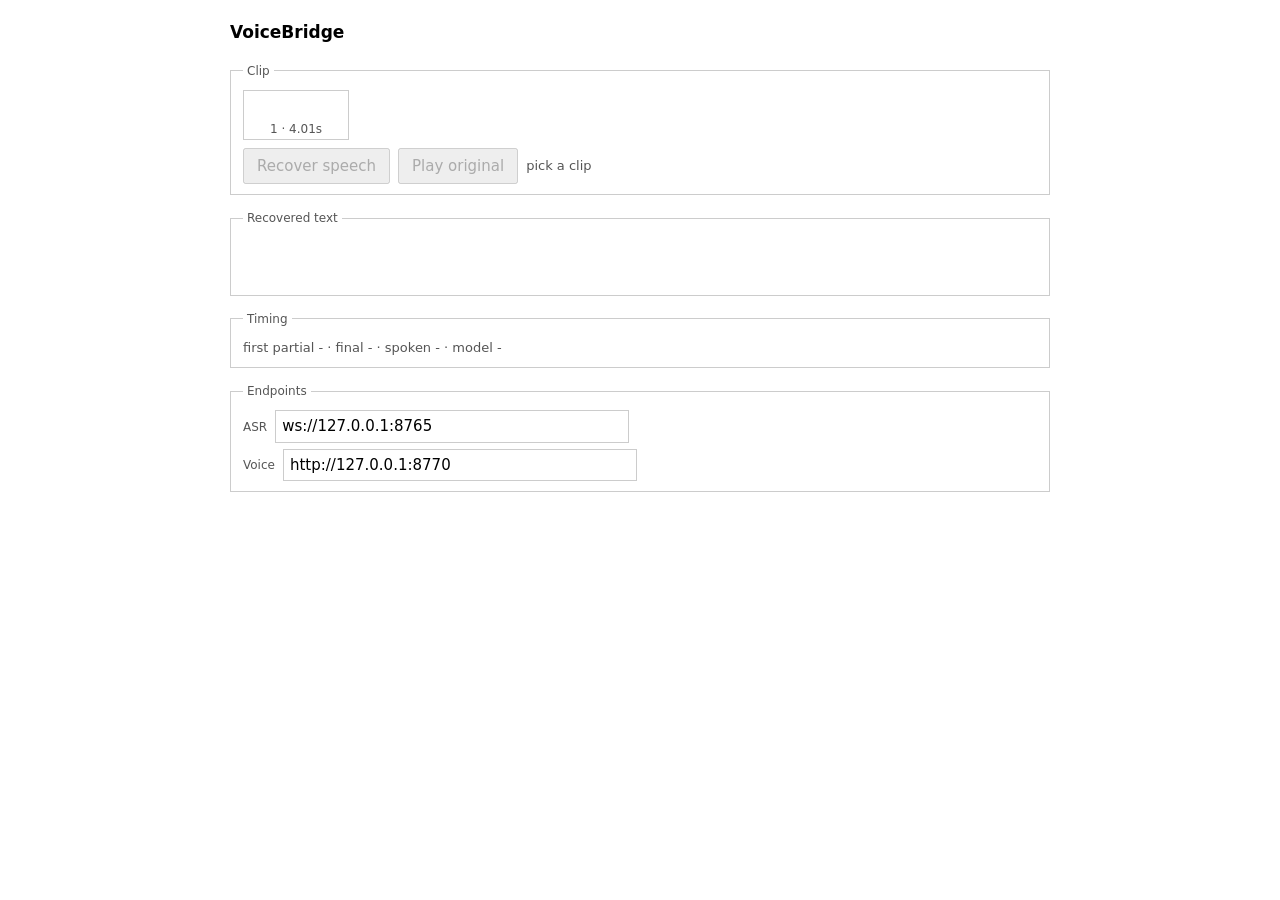
==== app/index.html @ a554ed09 "feat: rank recovered, reference and baseline; reframe card as confirmation" ====
<!doctype html>
<meta charset="utf-8">
<title>VoiceBridge</title>
<meta name="viewport" content="width=device-width, initial-scale=1">
<style>
  body { margin: 0 auto; padding: 20px; max-width: 820px; font-family: system-ui, sans-serif;
         font-size: 15px; line-height: 1.5 }
  h1 { font-size: 17px; margin: 0 0 16px; font-weight: 600 }
  fieldset { border: 1px solid #ccc; margin: 0 0 14px; padding: 10px 12px }
  legend { font-size: 12px; color: #555; padding: 0 4px }
  #clips { display: flex; flex-wrap: wrap; gap: 6px }
  #clips button { padding: 4px; background: #fff; border: 1px solid #ccc; cursor: pointer;
                  font: inherit; font-size: 12px; color: #555; line-height: 1 }
  #clips button[aria-pressed="true"] { border-color: #000; color: #000 }
  #clips canvas { display: block }
  #transcript { font-size: 26px; line-height: 1.3; min-height: 1.3em }
  #transcript .tail { color: #999 }
  .line { margin-top: 10px; font-size: 14px }
  .line .k { display: inline-block; min-width: 116px; color: #777 }
  #reference { color: #000 }
  #baseline, #baseline .k { color: #aaa }
  #clarify[hidden] { display: none }
  #choices button { display: block; width: 100%; text-align: left; margin-top: 6px;
                    padding: 6px 8px; font: inherit; background: #fff; border: 1px solid #ccc;
                    cursor: pointer; color: #555 }
  #choices button:first-child { border-color: #000; color: #000; font-size: 17px;
                                padding: 9px 10px }
  .row { display: flex; gap: 8px; align-items: center; flex-wrap: wrap }
  button, input { font: inherit }
  button { padding: 5px 12px }
  input[type=text], input[type=password] { padding: 4px 6px; border: 1px solid #ccc;
                                           min-width: min(340px, 100%) }
  label { font-size: 12px; color: #555 }
  #stats { font-size: 13px; color: #555; font-variant-numeric: tabular-nums }
  #status { font-size: 13px; color: #555 }
  .note { font-size: 12px; color: #777; margin: 0 }
</style>

<body>
<h1>VoiceBridge</h1>

<fieldset>
  <legend>Clip</legend>
  <div id="clips"></div>
  <p class="note" id="caption"></p>
  <div class="row" style="margin-top:8px">
    <button id="run" disabled>Recover speech</button>
    <button id="original" disabled>Play original</button>
    <span id="status">pick a clip</span>
  </div>
</fieldset>

<fieldset>
  <legend>Recovered text</legend>
  <div id="transcript"></div>
  <p class="line" id="reference"></p>
  <p class="line" id="baseline"></p>
</fieldset>

<fieldset id="clarify" hidden>
  <legend>Confirm</legend>
  <div id="clarifyLabel"></div>
  <div id="choices"></div>
</fieldset>

<fieldset>
  <legend>Timing</legend>
  <div id="stats">first partial - &middot; final - &middot; spoken - &middot; model -</div>
</fieldset>

<fieldset>
  <legend>Endpoints</legend>
  <div class="row"><label for="url">ASR</label>
    <input type="text" id="url" value="ws://127.0.0.1:8765" spellcheck="false"></div>
  <div class="row" style="margin-top:6px"><label for="voiceUrl">Voice</label>
    <input type="text" id="voiceUrl" value="http://127.0.0.1:8770" spellcheck="false"></div>
</fieldset>

<script>
const SAMPLE_RATE = 16000, FRAME = 320;        // 320 samples = 20 ms
const CLARIFY_BELOW = 0.879;                   // calibrated on F04; see contract/confidence.py
const $ = id => document.getElementById(id);

let clips = [], current = null, ws = null, began = 0, sawPartial = false;
let voiceId = null, enrolling = null;

const setStatus = t => { $('status').textContent = t; };

// One AudioContext for the page. Browsers cap how many you may create, and the
// old code leaked two per utterance.
let audioCtx = null;
const ac = () => (audioCtx ??= new AudioContext({ sampleRate: SAMPLE_RATE }));

// Locate the data chunk rather than assuming a 44-byte header; TORGO WAVs
// carry a LIST chunk ahead of it.
function pcmOf(raw) {
  const view = new DataView(raw);
  if (view.getUint32(0, false) !== 0x52494646) throw new Error('not a RIFF file');
  let off = 12;
  while (off + 8 <= raw.byteLength) {
    const id = view.getUint32(off, false), size = view.getUint32(off + 4, true);
    if (id === 0x64617461) return new Int16Array(raw, off + 8, size >> 1);
    off += 8 + size + (size & 1);
  }
  throw new Error('no data chunk');
}

function drawWave(canvas, channel) {
  const w = canvas.width, h = canvas.height, ctx = canvas.getContext('2d');
  const step = Math.floor(channel.length / w) || 1;
  ctx.clearRect(0, 0, w, h);
  ctx.fillStyle = '#888';
  for (let x = 0; x < w; x++) {
    let peak = 0;
    for (let i = x * step; i < (x + 1) * step && i < channel.length; i++) {
      const v = Math.abs(channel[i]);
      if (v > peak) peak = v;
    }
    const bar = Math.max(1, peak * h);
    ctx.fillRect(x, (h - bar) / 2, 1, bar);
  }
}

async function loadClips() {
  clips = await (await fetch('clips/manifest.json')).json();
  const box = $('clips');
  for (const [i, clip] of clips.entries()) {
    const b = document.createElement('button');
    b.setAttribute('aria-pressed', 'false');
    b.title = `${clip.duration_s}s`;
    const c = document.createElement('canvas');
    c.width = 96; c.height = 28;
    b.append(c, document.createTextNode(`${i + 1} · ${clip.duration_s}s`));
    b.onclick = () => select(i);
    box.append(b);
    const raw = await (await fetch(clip.wav)).arrayBuffer();
    // Keep the file's own samples for the wire. Decoding to float and
    // requantizing changes them just enough to flip a low-confidence word.
    clip.pcm = pcmOf(raw);
    const buf = await ac().decodeAudioData(raw.slice(0));
    clip.buffer = buf;                                  // playback and waveform only
    drawWave(c, buf.getChannelData(0));
  }
  setStatus('pick a clip');
}

async function select(i) {
  current = clips[i];
  [...$('clips').children].forEach((b, j) =>
    b.setAttribute('aria-pressed', String(j === i)));
  $('caption').textContent =
    `M02, sealed test speaker. Frozen baseline scores 0.567 WER over all 388 clips, tuned 0.348.`;
  $('run').disabled = $('original').disabled = false;
  $('transcript').textContent = '';
  $('reference').textContent = $('baseline').textContent = '';
  $('clarify').hidden = true;
  setStatus('ready');
  enrolling = enroll(current);        // start the clone now so beat 5 is not waiting on it
}

function play(buffer) {
  const src = ac().createBufferSource();
  src.buffer = buffer;
  src.connect(ac().destination);
  src.start();
  return src;
}

// Protocol 2, step 1. The renderer needs a reference of this speaker before it
// can synthesize as them; without it /v1/synthesize answers 409.
async function enroll(clip) {
  const base = $('voiceUrl').value.replace(/\/$/, '');
  const bytes = new Uint8Array(await (await fetch(clip.wav)).arrayBuffer());
  let bin = '';
  for (let i = 0; i < bytes.length; i += 0x8000)
    bin += String.fromCharCode.apply(null, bytes.subarray(i, i + 0x8000));
  const r = await fetch(base + '/v1/enroll', {
    method: 'POST', headers: { 'Content-Type': 'application/json' },
    body: JSON.stringify({ wavs_b64: [btoa(bin)] }),
  });
  if (!r.ok) throw new Error(`enroll ${r.status}`);
  voiceId = (await r.json()).voice_id;
  return voiceId;
}

async function speak(text) {
  const base = $('voiceUrl').value.replace(/\/$/, '');
  // Timed from here, not from the start of the stream: a clarification can sit
  // on screen for as long as the person takes, and that is not our latency.
  const asked = performance.now();
  try {
    const id = await enrolling;
    const r = await fetch(base + '/v1/synthesize', {
      method: 'POST', headers: { 'Content-Type': 'application/json' },
      body: JSON.stringify({ text, voice_id: id }),
    });
    if (!r.ok) throw new Error(`synthesize ${r.status} ${await r.text()}`);
    const buf = await ac().decodeAudioData(await r.arrayBuffer());
    stat('spoken', Math.round(performance.now() - asked) + ' ms');
    play(buf);
  } catch (e) {
    stat('spoken', 'failed');
    setStatus('voice renderer: ' + e.message);
  }
}

const timings = { 'first partial': '-', 'final': '-', 'spoken': '-', 'model': '-' };
function stat(key, value) {
  timings[key] = value;
  $('stats').textContent = Object.entries(timings)
    .map(([k, v]) => `${k} ${v}`).join(' · ');
}

function render(text, stableLen) {
  const el = $('transcript');
  el.textContent = '';
  const cut = Math.max(0, Math.min(stableLen ?? text.length, text.length));
  el.append(document.createTextNode(text.slice(0, cut)));
  if (cut < text.length) {
    const s = document.createElement('span');
    s.className = 'tail';           // past stable_prefix_len, still revisable
    s.textContent = text.slice(cut);
    el.append(s);
  }
}

function showComparison() {
  const put = (id, key, value) => {
    const el = $(id);
    el.textContent = '';
    const k = document.createElement('span');
    k.className = 'k';
    k.textContent = key;
    el.append(k, document.createTextNode(value));
  };
  put('reference', 'Ground truth', current.truth);
  put('baseline', 'Frozen baseline', current.baseline);
}

function accept(text) {
  render(text, text.length);
  $('clarify').hidden = true;
  showComparison();
  speak(text);
}

function showClarify(candidates) {
  const box = $('choices');
  box.textContent = '';
  // Framed as a confirmation, not a menu. The model's own best guess is first
  // and primary; the rest are there because weak evidence should be visible,
  // not because the model is undecided.
  $('clarifyLabel').textContent = candidates.length > 1
    ? 'Below the accept threshold. Confirm the top reading, or pick another.'
    : 'Below the accept threshold. Confirm before speaking.';
  for (const c of candidates.slice(0, 3)) {
    const b = document.createElement('button');
    b.textContent = c.text;
    b.onclick = () => accept(c.text);
    box.append(b);
  }
  $('clarify').hidden = false;
}

function connect() {
  return new Promise((resolve, reject) => {
    // Always a local URL. app/serve.py holds the API key and adds the
    // Authorization header upstream, because a browser cannot set one and a
    // subprotocol is not a legal place to put a key.
    ws = new WebSocket($('url').value);
    ws.onopen = () => { setStatus('streaming'); resolve(); };
    ws.onerror = () => { setStatus('connection failed'); reject(new Error('ws')); };
    ws.onmessage = e => {
      const m = JSON.parse(e.data);
      if (m.type === 'partial') {
        if (!sawPartial) {
          sawPartial = true;
          stat('first partial', Math.round(performance.now() - began) + ' ms');
        }
        render(m.text, m.stable_prefix_len);
      } else if (m.type === 'final') {
        stat('final', Math.round(performance.now() - began) + ' ms');
        stat('model', m.model_id ?? '-');
        setStatus(`confidence ${(m.confidence ?? 0).toFixed(3)}`);
        if ((m.confidence ?? 1) < CLARIFY_BELOW) {
          render(m.text, m.text.length);
          showComparison();
          const alts = m.candidates?.length ? m.candidates : [{ text: m.text }];
          alts.sort((a, b) => (b.text === m.text) - (a.text === m.text));
          showClarify(alts);
        } else {
          accept(m.text);
        }
        ws.close();
      } else if (m.type === 'error') {
        setStatus('error: ' + m.message);
      }
    };
  });
}

function sendPcm(pcm) {
  if (!ws || ws.readyState !== 1) return;
  const bytes = new Uint8Array(pcm.buffer, pcm.byteOffset, pcm.byteLength);
  let bin = '';
  for (let i = 0; i < bytes.length; i++) bin += String.fromCharCode(bytes[i]);
  ws.send(JSON.stringify({ type: 'audio', pcm16_b64: btoa(bin) }));
}

async function run() {
  if (!current) return;
  $('run').disabled = true;
  sawPartial = false;
  $('transcript').textContent = '';
  $('reference').textContent = $('baseline').textContent = '';
  $('clarify').hidden = true;
  for (const k of Object.keys(timings)) timings[k] = '-';
  stat('model', '-');
  try { await connect(); } catch { $('run').disabled = false; return; }
  began = performance.now();
  // The room hears the distorted original while the text resolves against it.
  // Synthesis lands about a second after this finishes, so the two never overlap.
  play(current.buffer);
  const d = current.pcm;
  for (let o = 0, frame = 0; o < d.length; o += FRAME, frame++) {
    sendPcm(d.subarray(o, o + FRAME));
    // Paced against the wall clock, not a flat 20 ms sleep. setTimeout always
    // overshoots, which drifted the transcript seconds behind the audio.
    const due = began + (frame + 1) * 20;
    const wait = due - performance.now();
    if (wait > 0) await new Promise(r => setTimeout(r, wait));
  }
  if (ws.readyState === 1) ws.send(JSON.stringify({ type: 'end' }));
  $('run').disabled = false;
}

// Deliberately a separate button. Synthesis lands a second after the clip ends,
// so the room hears only the recovered voice unless someone asks for the original.
$('original').onclick = () => current && play(current.buffer);
$('run').onclick = run;
loadClips();
</script>
</body>
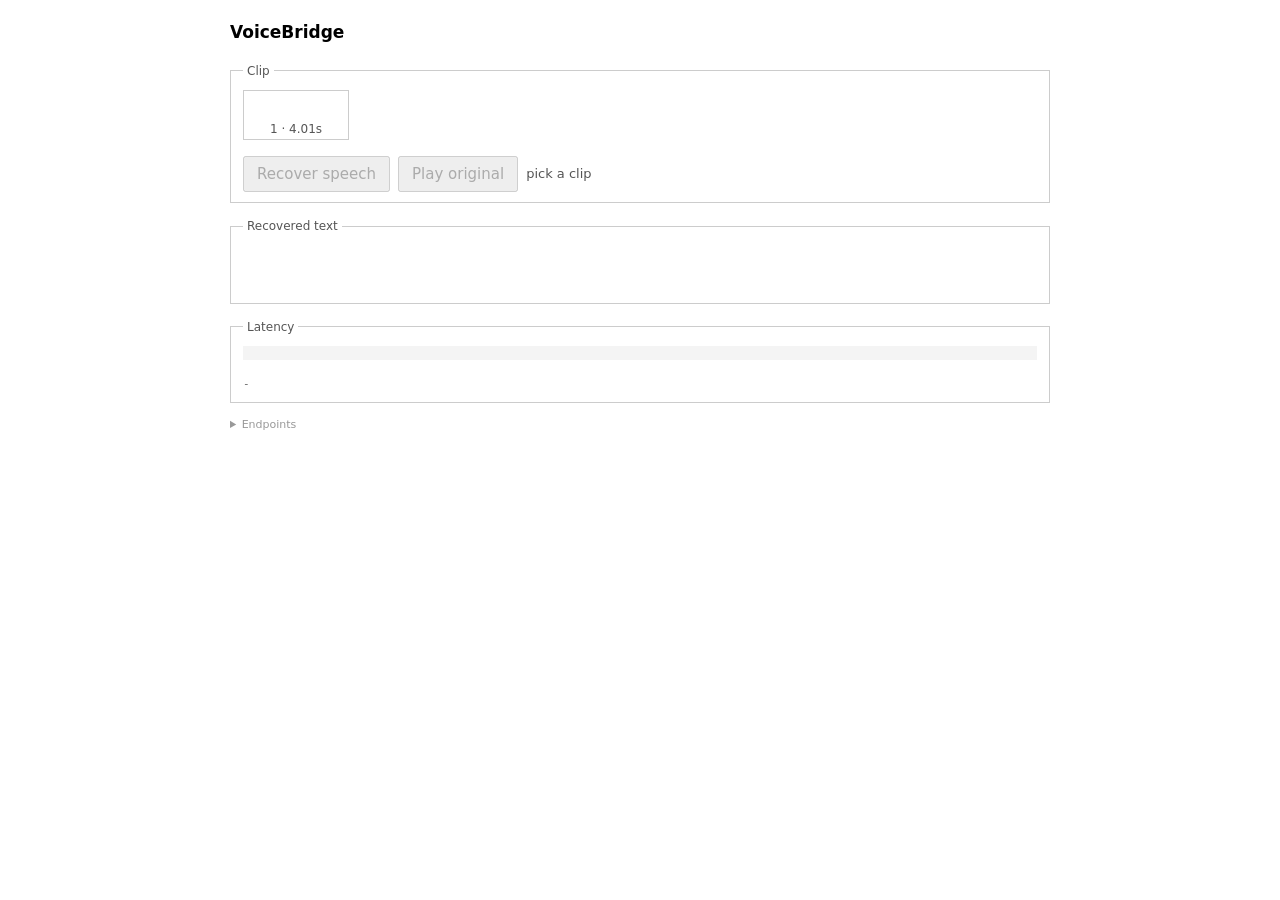
==== commit 31112d3f: "feat: chips, confidence bar, latency waterfall, quiet endpoints" ====
--- a/app/index.html
+++ b/app/index.html
@@ -31,9 +31,43 @@
   input[type=text], input[type=password] { padding: 4px 6px; border: 1px solid #ccc;
                                            min-width: min(340px, 100%) }
   label { font-size: 12px; color: #555 }
-  #stats { font-size: 13px; color: #555; font-variant-numeric: tabular-nums }
   #status { font-size: 13px; color: #555 }
-  .note { font-size: 12px; color: #777; margin: 0 }
+  .mono { font-family: ui-monospace, SFMono-Regular, Menlo, monospace }
+
+  /* speaker chips */
+  .chips { display: flex; gap: 5px; flex-wrap: wrap; align-items: center;
+           font-size: 11px; margin: 8px 0 0 }
+  .chip { border: 1px solid #ddd; padding: 2px 6px; color: #666; white-space: nowrap }
+  .chip b { color: #000; font-weight: 600; font-variant-numeric: tabular-nums }
+  .chip .arrow { color: #aaa; padding: 0 3px }
+
+  /* confidence */
+  #confWrap[hidden] { display: none }
+  #confWrap { display: inline-flex; align-items: center; gap: 6px; font-size: 13px;
+              color: #555; font-variant-numeric: tabular-nums }
+  .bar { position: relative; display: inline-block; width: 90px; height: 6px;
+         background: #eee }
+  .bar i { display: block; height: 100%; background: #666 }
+  .bar u { position: absolute; top: -2px; width: 1px; height: 10px; background: #000 }
+
+  /* latency waterfall */
+  #fall { display: flex; height: 14px; width: 100%; background: #f4f4f4 }
+  #fall span { height: 100%; border-right: 1px solid #fff }
+  #fall span:last-child { border-right: 0 }
+  #legend { display: flex; gap: 14px; flex-wrap: wrap; margin-top: 7px;
+            font-size: 11px; color: #666; font-variant-numeric: tabular-nums }
+  #legend b { color: #000; font-weight: 600 }
+  #legend i { display: inline-block; width: 8px; height: 8px; margin-right: 5px }
+  #modelRow { margin-top: 9px; font-size: 11px; color: #666;
+              display: flex; align-items: center; gap: 5px }
+  #modelRow img { width: 13px; height: 13px; display: none }
+
+  /* endpoints are config, not content */
+  details.quiet { font-size: 11px; color: #888 }
+  details.quiet summary { cursor: pointer; color: #999 }
+  details.quiet input { font-size: 11px; color: #666; border: 1px solid #eee;
+                        padding: 3px 5px; min-width: 260px }
+  details.quiet .row { margin-top: 5px }
 </style>
 
 <body>
@@ -42,11 +76,13 @@
 <fieldset>
   <legend>Clip</legend>
   <div id="clips"></div>
-  <p class="note" id="caption"></p>
+  <div class="chips" id="caption"></div>
   <div class="row" style="margin-top:8px">
     <button id="run" disabled>Recover speech</button>
     <button id="original" disabled>Play original</button>
     <span id="status">pick a clip</span>
+    <span id="confWrap" hidden>confidence <b id="confVal"></b><span class="bar">
+      <i id="confFill"></i><u id="confTick"></u></span></span>
   </div>
 </fieldset>
 
@@ -64,17 +100,20 @@
 </fieldset>
 
 <fieldset>
-  <legend>Timing</legend>
-  <div id="stats">first partial - &middot; final - &middot; spoken - &middot; model -</div>
+  <legend>Latency</legend>
+  <div id="fall"></div>
+  <div id="legend"></div>
+  <div id="modelRow"><img id="modelLogo" alt=""><span id="model" class="mono">-</span></div>
 </fieldset>
 
-<fieldset>
-  <legend>Endpoints</legend>
+<details class="quiet">
+  <summary>Endpoints</summary>
   <div class="row"><label for="url">ASR</label>
-    <input type="text" id="url" value="ws://127.0.0.1:8765" spellcheck="false"></div>
-  <div class="row" style="margin-top:6px"><label for="voiceUrl">Voice</label>
-    <input type="text" id="voiceUrl" value="http://127.0.0.1:8770" spellcheck="false"></div>
-</fieldset>
+    <input type="text" id="url" class="mono" value="ws://127.0.0.1:8765" spellcheck="false"></div>
+  <div class="row"><label for="voiceUrl">Voice</label>
+    <input type="text" id="voiceUrl" class="mono" value="http://127.0.0.1:8770"
+           spellcheck="false"></div>
+</details>
 
 <script>
 const SAMPLE_RATE = 16000, FRAME = 320;        // 320 samples = 20 ms
@@ -148,14 +187,33 @@
   current = clips[i];
   [...$('clips').children].forEach((b, j) =>
     b.setAttribute('aria-pressed', String(j === i)));
-  $('caption').textContent =
-    `M02, sealed test speaker. Frozen baseline scores 0.567 WER over all 388 clips, tuned 0.348.`;
+  showChips();
   $('run').disabled = $('original').disabled = false;
   $('transcript').textContent = '';
   $('reference').textContent = $('baseline').textContent = '';
   $('clarify').hidden = true;
   setStatus('ready');
   enrolling = enroll(current);        // start the clone now so beat 5 is not waiting on it
+}
+
+// The sealed-test aggregate, so the seven clips read as a sample of a measured
+// population rather than a lucky handful. Numbers are from docs/RESULTS.md.
+const SEALED = { speaker: 'M02', clips: 388, baseline: 0.567, tuned: 0.348 };
+
+function showChips() {
+  const box = $('caption');
+  box.textContent = '';
+  const chip = html => {
+    const el = document.createElement('span');
+    el.className = 'chip';
+    el.innerHTML = html;
+    box.append(el);
+  };
+  chip(`speaker <b>${SEALED.speaker}</b>`);
+  chip('sealed test, never trained on');
+  chip(`<b>${SEALED.clips}</b> clips`);
+  chip(`WER <b>${SEALED.baseline.toFixed(3)}</b>`
+       + `<span class="arrow">\u2192</span><b>${SEALED.tuned.toFixed(3)}</b>`);
 }
 
 function play(buffer) {
@@ -196,19 +254,67 @@
     });
     if (!r.ok) throw new Error(`synthesize ${r.status} ${await r.text()}`);
     const buf = await ac().decodeAudioData(await r.arrayBuffer());
-    stat('spoken', Math.round(performance.now() - asked) + ' ms');
+    stat('synth', performance.now() - asked);
     play(buf);
   } catch (e) {
-    stat('spoken', 'failed');
+    stat('synth', 0);
     setStatus('voice renderer: ' + e.message);
   }
 }
 
-const timings = { 'first partial': '-', 'final': '-', 'spoken': '-', 'model': '-' };
+function showConfidence(value) {
+  $('confVal').textContent = value.toFixed(3);
+  $('confFill').style.width = Math.round(value * 100) + '%';
+  $('confTick').style.left = (CLARIFY_BELOW * 100) + '%';   // the accept threshold
+  $('confWrap').hidden = false;
+}
+
+// A waterfall rather than a row of numbers: the point is which stage costs what,
+// and three bare millisecond figures do not show that at a glance.
+const STAGES = [
+  { key: 'capture', label: 'audio to first partial', shade: '#c9c9c9' },
+  { key: 'decode', label: 'partial to final', shade: '#8a8a8a' },
+  { key: 'synth', label: 'synthesis', shade: '#3a3a3a' },
+];
+const timings = {};
+
+function drawLatency() {
+  const total = STAGES.reduce((sum, s) => sum + (timings[s.key] || 0), 0) || 0;
+  const fall = $('fall'), legend = $('legend');
+  fall.textContent = '';
+  legend.textContent = '';
+  for (const stage of STAGES) {
+    const ms = timings[stage.key];
+    if (!ms) continue;
+    const seg = document.createElement('span');
+    seg.style.width = (100 * ms / total) + '%';
+    seg.style.background = stage.shade;
+    seg.title = `${stage.label} ${Math.round(ms)} ms`;
+    fall.append(seg);
+    const item = document.createElement('span');
+    item.innerHTML = `<i style="background:${stage.shade}"></i>${stage.label} `
+                   + `<b>${Math.round(ms)} ms</b>`;
+    legend.append(item);
+  }
+  if (total) {
+    const sum = document.createElement('span');
+    sum.innerHTML = `total <b>${Math.round(total)} ms</b>`;
+    legend.append(sum);
+  }
+}
+
 function stat(key, value) {
   timings[key] = value;
-  $('stats').textContent = Object.entries(timings)
-    .map(([k, v]) => `${k} ${v}`).join(' · ');
+  drawLatency();
+}
+
+const COHERE_LOGO = '[data-uri]';
+function showModel(id) {
+  $('model').textContent = id || '-';
+  const logo = $('modelLogo');
+  const isCohere = /cohere/i.test(id || '');
+  if (isCohere) logo.src = COHERE_LOGO;
+  logo.style.display = isCohere ? 'inline' : 'none';
 }
 
 function render(text, stableLen) {
@@ -275,13 +381,14 @@
       if (m.type === 'partial') {
         if (!sawPartial) {
           sawPartial = true;
-          stat('first partial', Math.round(performance.now() - began) + ' ms');
+          stat('capture', performance.now() - began);
         }
         render(m.text, m.stable_prefix_len);
       } else if (m.type === 'final') {
-        stat('final', Math.round(performance.now() - began) + ' ms');
-        stat('model', m.model_id ?? '-');
-        setStatus(`confidence ${(m.confidence ?? 0).toFixed(3)}`);
+        stat('decode', performance.now() - began - (timings.capture || 0));
+        showModel(m.model_id);
+        setStatus('done');
+        showConfidence(m.confidence ?? 0);
         if ((m.confidence ?? 1) < CLARIFY_BELOW) {
           render(m.text, m.text.length);
           showComparison();
@@ -314,8 +421,10 @@
   $('transcript').textContent = '';
   $('reference').textContent = $('baseline').textContent = '';
   $('clarify').hidden = true;
-  for (const k of Object.keys(timings)) timings[k] = '-';
-  stat('model', '-');
+  for (const k of Object.keys(timings)) delete timings[k];
+  drawLatency();
+  showModel('');
+  $('confWrap').hidden = true;
   try { await connect(); } catch { $('run').disabled = false; return; }
   began = performance.now();
   // The room hears the distorted original while the text resolves against it.
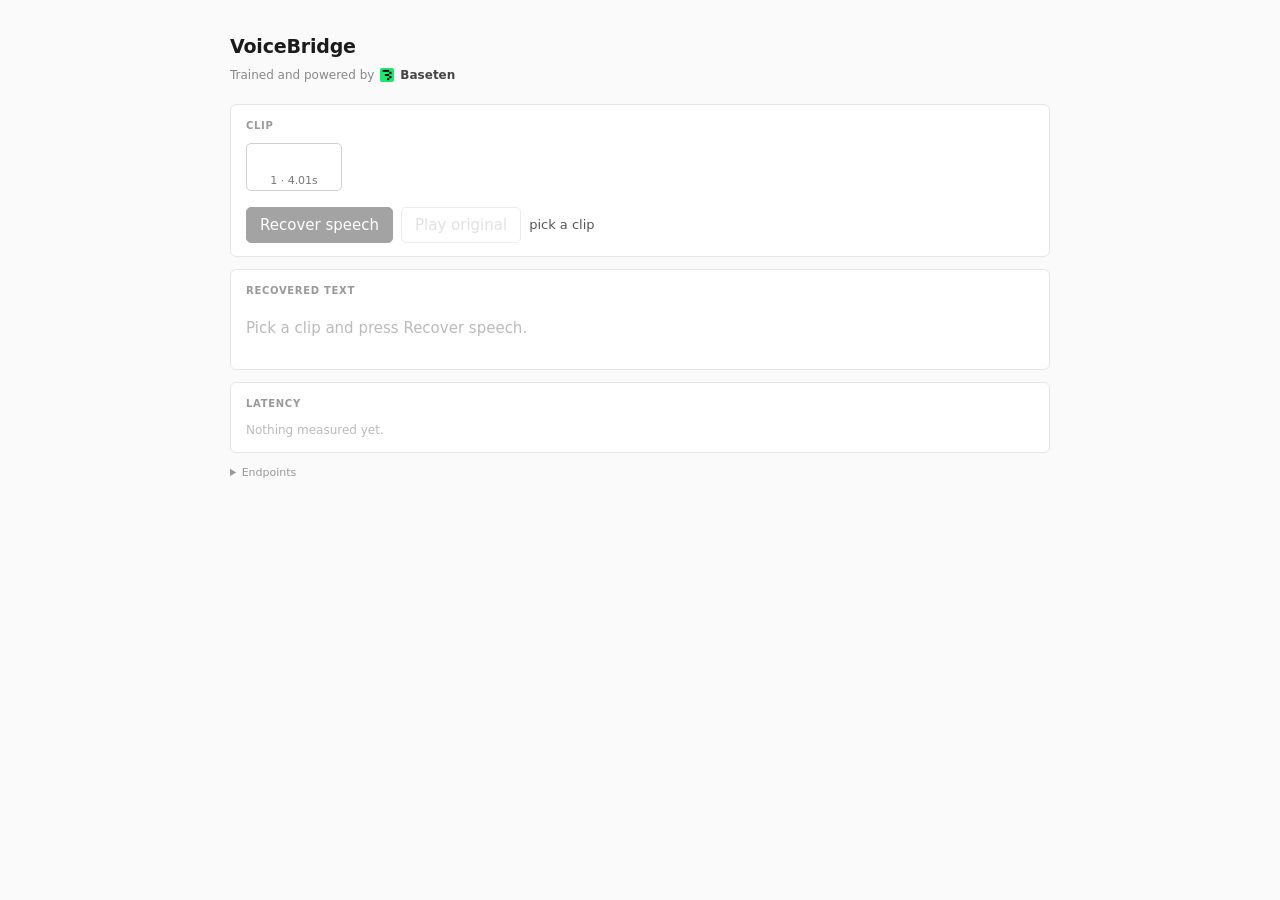
==== commit d1a2f7a8: "feat: restyle the page and credit baseten" ====
--- a/app/index.html
+++ b/app/index.html
@@ -3,17 +3,30 @@
 <title>VoiceBridge</title>
 <meta name="viewport" content="width=device-width, initial-scale=1">
 <style>
-  body { margin: 0 auto; padding: 20px; max-width: 820px; font-family: system-ui, sans-serif;
-         font-size: 15px; line-height: 1.5 }
-  h1 { font-size: 17px; margin: 0 0 16px; font-weight: 600 }
-  fieldset { border: 1px solid #ccc; margin: 0 0 14px; padding: 10px 12px }
-  legend { font-size: 12px; color: #555; padding: 0 4px }
-  #clips { display: flex; flex-wrap: wrap; gap: 6px }
-  #clips button { padding: 4px; background: #fff; border: 1px solid #ccc; cursor: pointer;
-                  font: inherit; font-size: 12px; color: #555; line-height: 1 }
-  #clips button[aria-pressed="true"] { border-color: #000; color: #000 }
+  body { margin: 0 auto; padding: 32px 20px 64px; max-width: 820px;
+         font-family: system-ui, sans-serif; font-size: 15px; line-height: 1.5;
+         color: #1b1b1b; background: #fafafa }
+  h1 { font-size: 19px; margin: 0; font-weight: 600; letter-spacing: -0.01em }
+  .by { display: flex; align-items: center; gap: 6px; margin: 5px 0 20px;
+        font-size: 12px; color: #888 }
+  .by img { width: 14px; height: 14px; border-radius: 2px }
+  .by b { color: #444; font-weight: 600 }
+  .card { background: #fff; border: 1px solid #e6e6e6; border-radius: 6px;
+          margin: 0 0 12px; padding: 13px 15px }
+  .card h2 { font-size: 10px; font-weight: 600; text-transform: uppercase;
+             letter-spacing: 0.07em; color: #999; margin: 0 0 10px }
+  .muted { color: #bbb }
+  #clips { display: flex; flex-wrap: wrap; gap: 5px }
+  #clips button { padding: 5px 5px 4px; font-size: 11px; color: #777; line-height: 1;
+                  border-radius: 5px }
+  #clips button[aria-pressed="true"] { border-color: #1b1b1b; color: #1b1b1b;
+                                       background: #f2f2f2 }
   #clips canvas { display: block }
-  #transcript { font-size: 26px; line-height: 1.3; min-height: 1.3em }
+  #viewer { display: none; margin-top: 10px }
+  #viewer video { display: block; width: 100%; max-width: 360px; background: #000 }
+  #transcript { font-size: 26px; line-height: 1.3; min-height: 1.3em;
+                letter-spacing: -0.01em }
+  #transcript .muted { font-size: 15px; letter-spacing: 0 }
   #transcript .tail { color: #999 }
   .line { margin-top: 10px; font-size: 14px }
   .line .k { display: inline-block; min-width: 116px; color: #777 }
@@ -21,13 +34,17 @@
   #baseline, #baseline .k { color: #aaa }
   #clarify[hidden] { display: none }
   #choices button { display: block; width: 100%; text-align: left; margin-top: 6px;
-                    padding: 6px 8px; font: inherit; background: #fff; border: 1px solid #ccc;
-                    cursor: pointer; color: #555 }
-  #choices button:first-child { border-color: #000; color: #000; font-size: 17px;
-                                padding: 9px 10px }
+                    padding: 7px 10px; color: #666 }
+  #choices button:first-child { border-color: #1b1b1b; color: #1b1b1b; font-size: 17px;
+                                padding: 10px 12px; margin-top: 8px }
   .row { display: flex; gap: 8px; align-items: center; flex-wrap: wrap }
   button, input { font: inherit }
-  button { padding: 5px 12px }
+  button { padding: 6px 13px; border: 1px solid #d0d0d0; background: #fff;
+           border-radius: 5px; cursor: pointer; transition: background .12s, border-color .12s }
+  button:hover:not(:disabled) { border-color: #999; background: #f6f6f6 }
+  button:disabled { opacity: .4; cursor: default }
+  #run { background: #1b1b1b; border-color: #1b1b1b; color: #fff; font-weight: 500 }
+  #run:hover:not(:disabled) { background: #333; border-color: #333 }
   input[type=text], input[type=password] { padding: 4px 6px; border: 1px solid #ccc;
                                            min-width: min(340px, 100%) }
   label { font-size: 12px; color: #555 }
@@ -37,7 +54,8 @@
   /* speaker chips */
   .chips { display: flex; gap: 5px; flex-wrap: wrap; align-items: center;
            font-size: 11px; margin: 8px 0 0 }
-  .chip { border: 1px solid #ddd; padding: 2px 6px; color: #666; white-space: nowrap }
+  .chip { border: 1px solid #e6e6e6; background: #fbfbfb; border-radius: 4px;
+          padding: 2px 7px; color: #666; white-space: nowrap }
   .chip b { color: #000; font-weight: 600; font-variant-numeric: tabular-nums }
   .chip .arrow { color: #aaa; padding: 0 3px }
 
@@ -46,12 +64,15 @@
   #confWrap { display: inline-flex; align-items: center; gap: 6px; font-size: 13px;
               color: #555; font-variant-numeric: tabular-nums }
   .bar { position: relative; display: inline-block; width: 90px; height: 6px;
-         background: #eee }
-  .bar i { display: block; height: 100%; background: #666 }
+         background: #e8e8e8; border-radius: 3px; overflow: hidden }
+  .bar i { display: block; height: 100%; background: #1b1b1b; transition: width .2s }
   .bar u { position: absolute; top: -2px; width: 1px; height: 10px; background: #000 }
 
   /* latency waterfall */
-  #fall { display: flex; height: 14px; width: 100%; background: #f4f4f4 }
+  #fall { display: flex; height: 13px; width: 100%; background: #f2f2f2;
+          border-radius: 3px; overflow: hidden }
+  #fall:empty { display: none }
+  #legend:empty::after { content: 'Nothing measured yet.'; color: #bbb; font-size: 12px }
   #fall span { height: 100%; border-right: 1px solid #fff }
   #fall span:last-child { border-right: 0 }
   #legend { display: flex; gap: 14px; flex-wrap: wrap; margin-top: 7px;
@@ -60,6 +81,7 @@
   #legend i { display: inline-block; width: 8px; height: 8px; margin-right: 5px }
   #modelRow { margin-top: 9px; font-size: 11px; color: #666;
               display: flex; align-items: center; gap: 5px }
+  #modelRow[hidden] { display: none }
   #modelRow img { width: 13px; height: 13px; display: none }
 
   /* endpoints are config, not content */
@@ -72,10 +94,12 @@
 
 <body>
 <h1>VoiceBridge</h1>
-
-<fieldset>
-  <legend>Clip</legend>
+<p class="by">Trained and powered by <img src="[data-uri]" alt=""><b>Baseten</b></p>
+
+<section class="card">
+  <h2>Clip</h2>
   <div id="clips"></div>
+  <div id="viewer"><video id="video" playsinline preload="auto"></video></div>
   <div class="chips" id="caption"></div>
   <div class="row" style="margin-top:8px">
     <button id="run" disabled>Recover speech</button>
@@ -84,27 +108,27 @@
     <span id="confWrap" hidden>confidence <b id="confVal"></b><span class="bar">
       <i id="confFill"></i><u id="confTick"></u></span></span>
   </div>
-</fieldset>
-
-<fieldset>
-  <legend>Recovered text</legend>
-  <div id="transcript"></div>
+</section>
+
+<section class="card">
+  <h2>Recovered text</h2>
+  <div id="transcript"><span class="muted">Pick a clip and press Recover speech.</span></div>
   <p class="line" id="reference"></p>
   <p class="line" id="baseline"></p>
-</fieldset>
-
-<fieldset id="clarify" hidden>
-  <legend>Confirm</legend>
+</section>
+
+<section class="card" id="clarify" hidden>
+  <h2>Confirm</h2>
   <div id="clarifyLabel"></div>
   <div id="choices"></div>
-</fieldset>
-
-<fieldset>
-  <legend>Latency</legend>
+</section>
+
+<section class="card">
+  <h2>Latency</h2>
   <div id="fall"></div>
   <div id="legend"></div>
-  <div id="modelRow"><img id="modelLogo" alt=""><span id="model" class="mono">-</span></div>
-</fieldset>
+  <div id="modelRow" hidden><img id="modelLogo" alt=""><span id="model" class="mono">-</span></div>
+</section>
 
 <details class="quiet">
   <summary>Endpoints</summary>
@@ -168,8 +192,9 @@
     b.setAttribute('aria-pressed', 'false');
     b.title = `${clip.duration_s}s`;
     const c = document.createElement('canvas');
-    c.width = 96; c.height = 28;
-    b.append(c, document.createTextNode(`${i + 1} · ${clip.duration_s}s`));
+    c.width = 84; c.height = 26;
+    b.append(c, document.createTextNode(
+      `${clip.video ? '▶' : i + 1} · ${clip.duration_s}s`));
     b.onclick = () => select(i);
     box.append(b);
     const raw = await (await fetch(clip.wav)).arrayBuffer();
@@ -188,8 +213,17 @@
   [...$('clips').children].forEach((b, j) =>
     b.setAttribute('aria-pressed', String(j === i)));
   showChips();
+  const viewer = $('viewer'), video = $('video');
+  if (current.video) {
+    video.src = current.video;
+    video.load();
+    viewer.style.display = 'block';
+  } else {
+    video.removeAttribute('src');
+    viewer.style.display = 'none';
+  }
   $('run').disabled = $('original').disabled = false;
-  $('transcript').textContent = '';
+  clearTranscript('Ready. Press Recover speech.');
   $('reference').textContent = $('baseline').textContent = '';
   $('clarify').hidden = true;
   setStatus('ready');
@@ -209,11 +243,28 @@
     el.innerHTML = html;
     box.append(el);
   };
+  if (current.video) {
+    chip(`<b>${current.label || 'video'}</b>`);
+    chip('unscripted, outside the corpus');
+    chip(`<b>${current.duration_s}</b> s`);
+    return;
+  }
   chip(`speaker <b>${SEALED.speaker}</b>`);
   chip('sealed test, never trained on');
   chip(`<b>${SEALED.clips}</b> clips`);
   chip(`WER <b>${SEALED.baseline.toFixed(3)}</b>`
        + `<span class="arrow">\u2192</span><b>${SEALED.tuned.toFixed(3)}</b>`);
+}
+
+// A video source plays through its own element so picture and sound stay
+// together; everything else goes through the shared AudioContext.
+function playOriginal() {
+  if (current.video) {
+    const v = $('video');
+    v.currentTime = 0;
+    return v.play();
+  }
+  return play(current.buffer);
 }
 
 function play(buffer) {
@@ -310,11 +361,16 @@
 
 const COHERE_LOGO = '[data-uri]';
 function showModel(id) {
+  $('modelRow').hidden = !id;
   $('model').textContent = id || '-';
   const logo = $('modelLogo');
   const isCohere = /cohere/i.test(id || '');
   if (isCohere) logo.src = COHERE_LOGO;
   logo.style.display = isCohere ? 'inline' : 'none';
+}
+
+function clearTranscript(message) {
+  $('transcript').innerHTML = `<span class="muted">${message}</span>`;
 }
 
 function render(text, stableLen) {
@@ -339,8 +395,8 @@
     k.textContent = key;
     el.append(k, document.createTextNode(value));
   };
-  put('reference', 'Ground truth', current.truth);
-  put('baseline', 'Frozen baseline', current.baseline);
+  if (current.truth) put('reference', 'Ground truth', current.truth);
+  if (current.baseline) put('baseline', 'Frozen baseline', current.baseline);
 }
 
 function accept(text) {
@@ -418,7 +474,7 @@
   if (!current) return;
   $('run').disabled = true;
   sawPartial = false;
-  $('transcript').textContent = '';
+  clearTranscript('Listening\u2026');
   $('reference').textContent = $('baseline').textContent = '';
   $('clarify').hidden = true;
   for (const k of Object.keys(timings)) delete timings[k];
@@ -429,7 +485,7 @@
   began = performance.now();
   // The room hears the distorted original while the text resolves against it.
   // Synthesis lands about a second after this finishes, so the two never overlap.
-  play(current.buffer);
+  playOriginal();
   const d = current.pcm;
   for (let o = 0, frame = 0; o < d.length; o += FRAME, frame++) {
     sendPcm(d.subarray(o, o + FRAME));
@@ -445,7 +501,7 @@
 
 // Deliberately a separate button. Synthesis lands a second after the clip ends,
 // so the room hears only the recovered voice unless someone asks for the original.
-$('original').onclick = () => current && play(current.buffer);
+$('original').onclick = () => current && playOriginal();
 $('run').onclick = run;
 loadClips();
 </script>
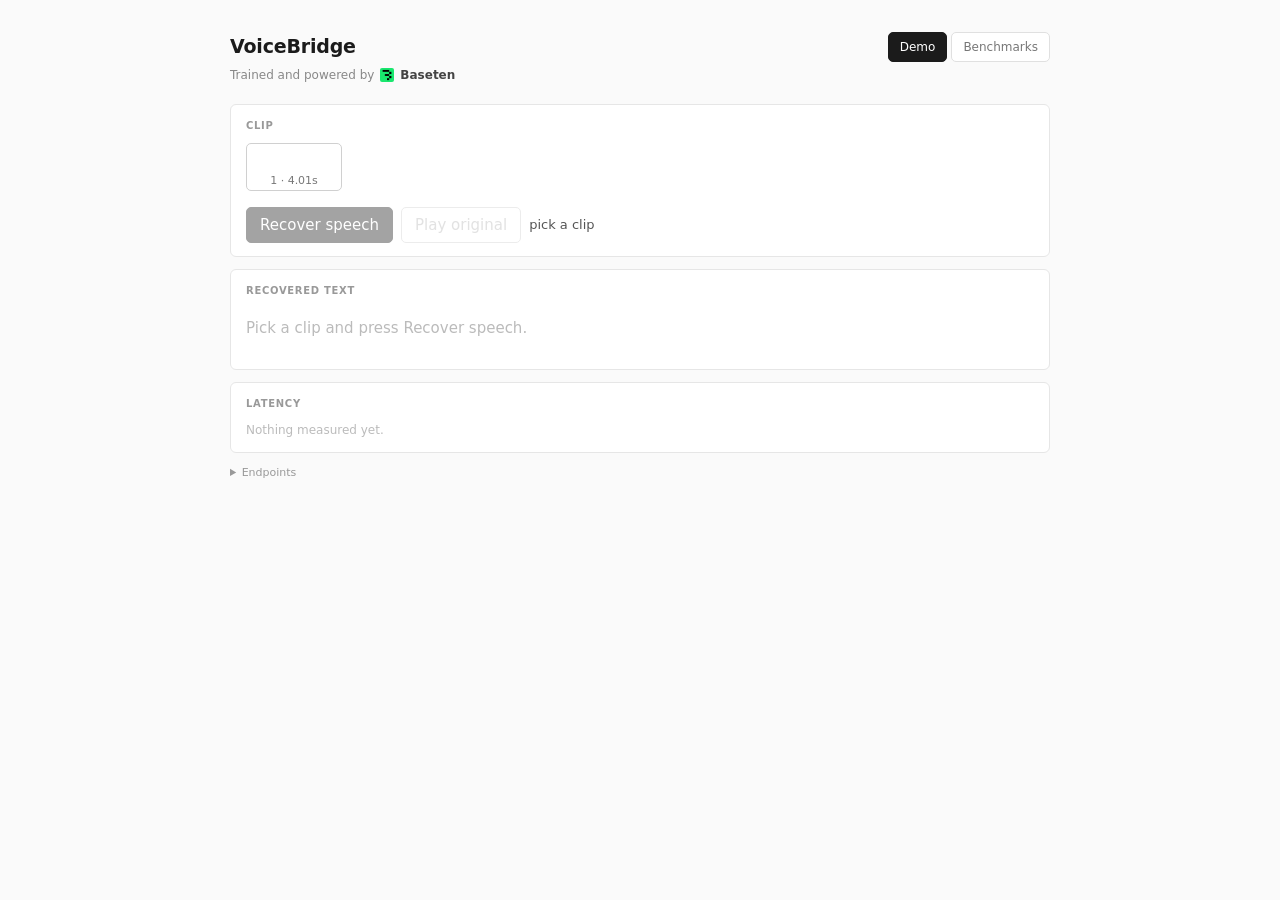
==== commit c2fd6bd6: "feat: cut benchmarks to one table and add page tabs" ====
--- a/app/index.html
+++ b/app/index.html
@@ -11,6 +11,12 @@
         font-size: 12px; color: #888 }
   .by img { width: 14px; height: 14px; border-radius: 2px }
   .by b { color: #444; font-weight: 600 }
+  .top { display: flex; justify-content: space-between; align-items: flex-start; gap: 16px }
+  .tabs { display: flex; gap: 4px; flex-shrink: 0 }
+  .tabs a { font-size: 12px; padding: 5px 11px; border: 1px solid #e0e0e0;
+            border-radius: 5px; text-decoration: none; color: #777; background: #fff }
+  .tabs a:hover { border-color: #aaa; color: #333 }
+  .tabs a[aria-current] { background: #1b1b1b; border-color: #1b1b1b; color: #fff }
   .card { background: #fff; border: 1px solid #e6e6e6; border-radius: 6px;
           margin: 0 0 12px; padding: 13px 15px }
   .card h2 { font-size: 10px; font-weight: 600; text-transform: uppercase;
@@ -93,8 +99,13 @@
 </style>
 
 <body>
-<h1>VoiceBridge</h1>
-<p class="by">Trained and powered by <img src="[data-uri]" alt=""><b>Baseten</b></p>
+<div class="top">
+  <div>
+    <h1>VoiceBridge</h1>
+    <p class="by">Trained and powered by <img src="[data-uri]" alt=""><b>Baseten</b></p>
+  </div>
+  <nav class="tabs"><a href="index.html" aria-current="page">Demo</a><a href="benchmarks.html">Benchmarks</a></nav>
+</div>
 
 <section class="card">
   <h2>Clip</h2>
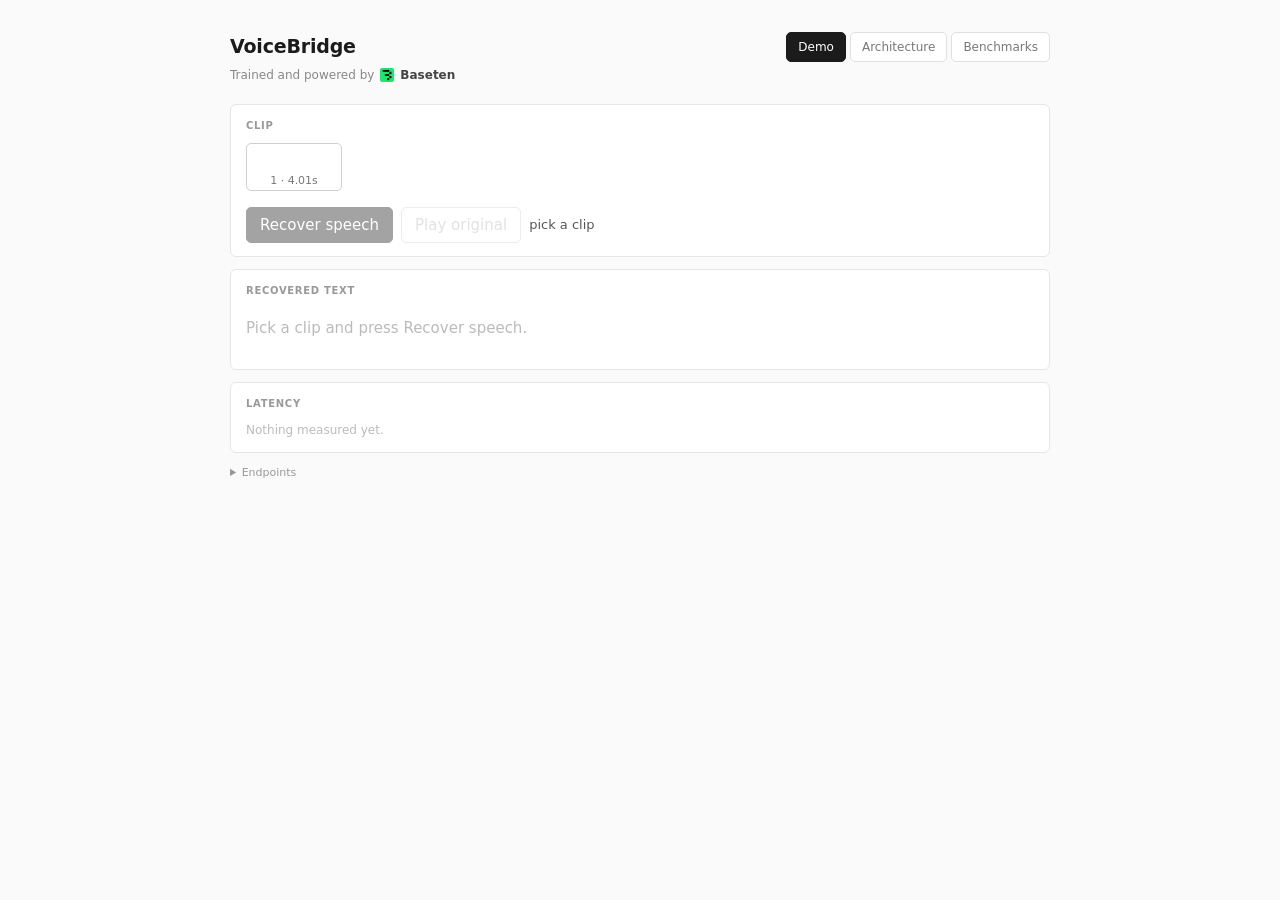
==== commit 12032e0d: "feat: add architecture tab" ====
--- a/app/index.html
+++ b/app/index.html
@@ -104,7 +104,7 @@
     <h1>VoiceBridge</h1>
     <p class="by">Trained and powered by <img src="[data-uri]" alt=""><b>Baseten</b></p>
   </div>
-  <nav class="tabs"><a href="index.html" aria-current="page">Demo</a><a href="benchmarks.html">Benchmarks</a></nav>
+  <nav class="tabs"><a href="index.html" aria-current="page">Demo</a><a href="architecture.html">Architecture</a><a href="benchmarks.html">Benchmarks</a></nav>
 </div>
 
 <section class="card">
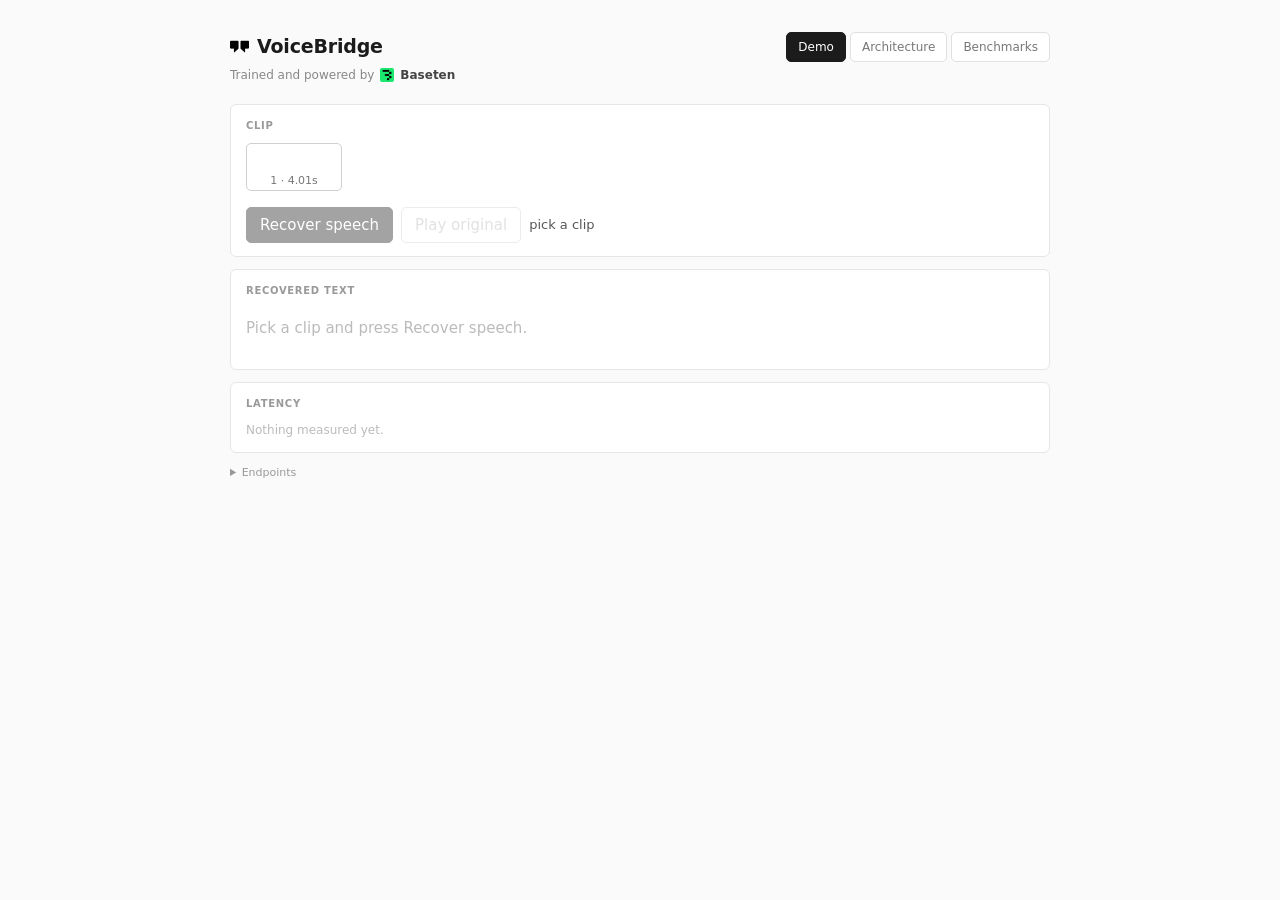
==== commit 426b3025: "feat: add the voicebridge mark and trim architecture copy" ====
--- a/app/index.html
+++ b/app/index.html
@@ -6,7 +6,9 @@
   body { margin: 0 auto; padding: 32px 20px 64px; max-width: 820px;
          font-family: system-ui, sans-serif; font-size: 15px; line-height: 1.5;
          color: #1b1b1b; background: #fafafa }
-  h1 { font-size: 19px; margin: 0; font-weight: 600; letter-spacing: -0.01em }
+  h1 { font-size: 19px; margin: 0; font-weight: 600; letter-spacing: -0.01em;
+       display: flex; align-items: center; gap: 8px }
+  h1 .logo { width: 19px; height: 19px }
   .by { display: flex; align-items: center; gap: 6px; margin: 5px 0 20px;
         font-size: 12px; color: #888 }
   .by img { width: 14px; height: 14px; border-radius: 2px }
@@ -101,7 +103,7 @@
 <body>
 <div class="top">
   <div>
-    <h1>VoiceBridge</h1>
+    <h1><img class="logo" src="[data-uri]" alt="">VoiceBridge</h1>
     <p class="by">Trained and powered by <img src="[data-uri]" alt=""><b>Baseten</b></p>
   </div>
   <nav class="tabs"><a href="index.html" aria-current="page">Demo</a><a href="architecture.html">Architecture</a><a href="benchmarks.html">Benchmarks</a></nav>
